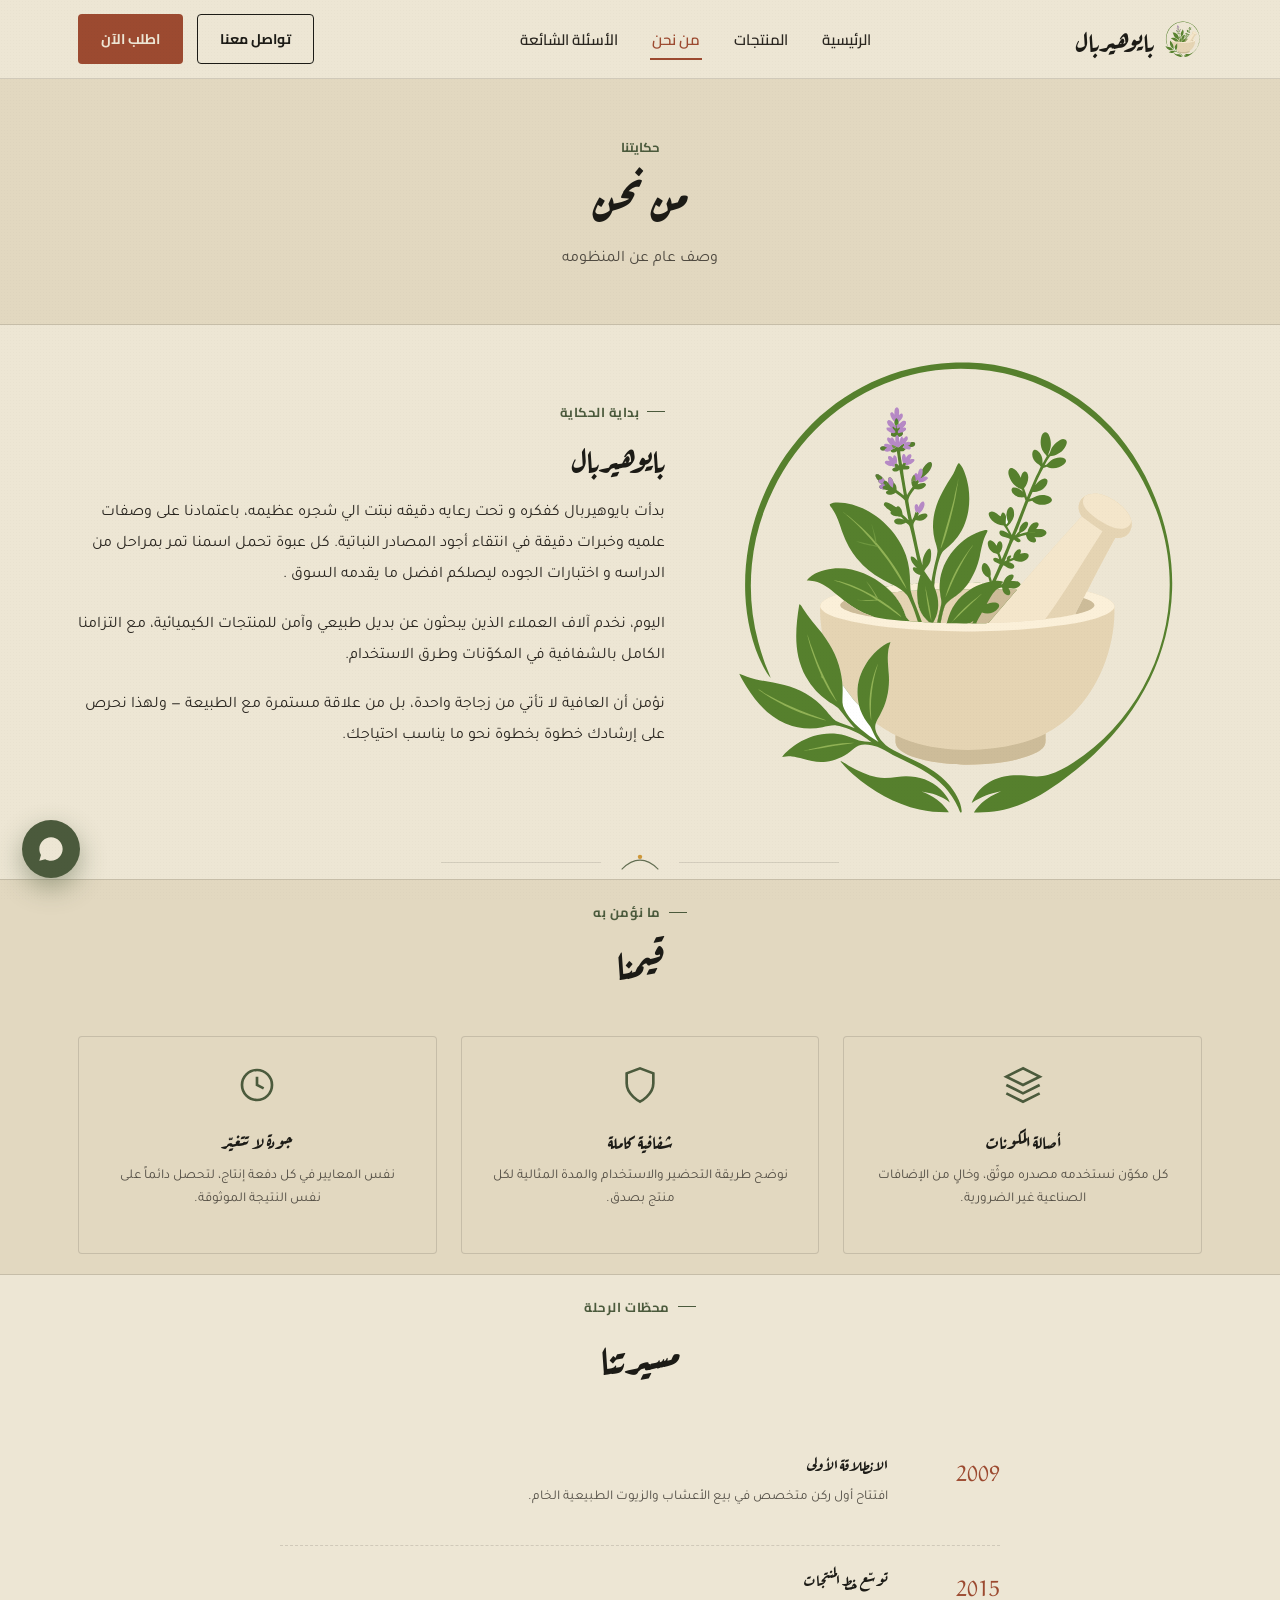
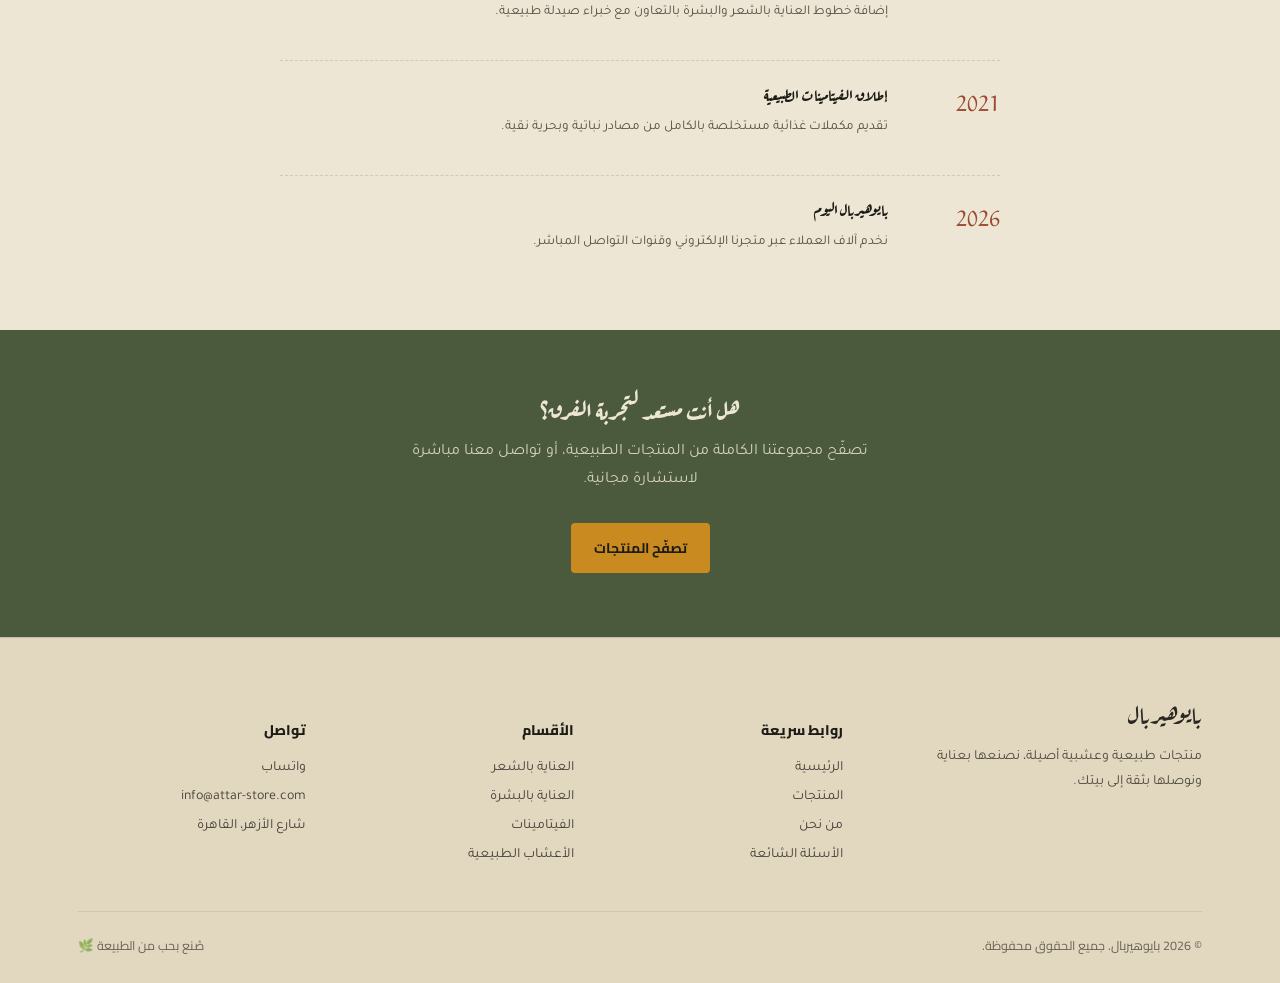
==== about.html @ abb14a88 "Add files via upload" ====
<!DOCTYPE html>
<html lang="ar" dir="rtl">
<head>
<meta charset="UTF-8">
<meta name="viewport" content="width=device-width, initial-scale=1.0">
<title>من نحن | بايوهيربال</title>
<meta name="description" content="تعرّف على قصة بايوهيربال، رحلتنا مع الأعشاب الطبيعية، وقيمنا في تقديم منتجات أصيلة وموثوقة.">
<link rel="preconnect" href="https://fonts.googleapis.com">
<link href="https://fonts.googleapis.com/css2?family=Aref+Ruqaa:wght@400;700&family=Cairo:wght@400;600;700;800&family=Tajawal:wght@400;500;700&display=swap" rel="stylesheet">
<link rel="stylesheet" href="assets/style.css">
</head>
<body>

<header class="site-header">
  <div class="wrap">
    <a href="index.html" class="brand">
      <img src="assets/logo.svg" alt="بايوهيربال Logo" class="stamp">
     بايوهيربال
    </a>
    <nav class="nav-links">
      <a href="index.html">الرئيسية</a>
      <a href="products.html">المنتجات</a>
      <a href="about.html" class="active">من نحن</a>
      <a href="qa.html">الأسئلة الشائعة</a>
    </nav>
    <div class="header-cta">
      <a href="index.html#contact" class="btn btn-outline">تواصل معنا</a>
      <a href="https://wa.me/201234567890" class="btn btn-primary wa-link" target="_blank" rel="noopener">اطلب الآن</a>
      <button class="burger" aria-label="فتح القائمة"><span></span><span></span><span></span></button>
    </div>
  </div>
</header>

<section class="page-hero">
  <div class="wrap">
    <span class="crumb">حكايتنا</span>
    <h1>من نحن</h1>
    <p>وصف عام عن المنظومه</p>
  </div>
</section>

<section>
  <div class="wrap">
    <div class="about-grid">
      <div class="about-art reveal">
        <img src="assets/logo.svg" alt="بايوهيربال Logo" class="hero-logo">
      </div>
      <div class="about-text reveal">
        <span class="eyebrow">بداية الحكاية</span>
        <h2 style="margin:14px 0 20px; font-size:32px;">بايوهيربال</h2>
        <p>بدأت بايوهيربال كفكره و تحت رعايه دقيقه نبتت الي شجره عظيمه، باعتمادنا على وصفات علميه وخبرات دقيقة في انتقاء أجود المصادر النباتية. كل عبوة تحمل اسمنا تمر بمراحل من الدراسه و اختبارات الجوده ليصلكم افضل ما يقدمه السوق .</p>
        <p>اليوم، نخدم آلاف العملاء الذين يبحثون عن بديل طبيعي وآمن للمنتجات الكيميائية، مع التزامنا الكامل بالشفافية في المكوّنات وطرق الاستخدام.</p>
        <p>نؤمن أن العافية لا تأتي من زجاجة واحدة، بل من علاقة مستمرة مع الطبيعة — ولهذا نحرص على إرشادك خطوة بخطوة نحو ما يناسب احتياجك.</p>
      </div>
    </div>
  </div>
</section>

<div class="sprig-divider"><span class="line"></span><svg viewBox="0 0 60 30" fill="none"><path d="M5 25 Q30 0 55 25" stroke="#4B5A3C" stroke-width="1.5"/><circle cx="30" cy="8" r="3" fill="#C98A1F"/></svg><span class="line"></span></div>

<section style="background:var(--papyrus-2); border-top:1px solid var(--line); border-bottom:1px solid var(--line);">
  <div class="wrap">
    <div class="section-head reveal">
      <span class="eyebrow">ما نؤمن به</span>
      <h2>قيمنا</h2>
    </div>
    <div class="values-grid reveal">
      <div class="value-card">
        <svg viewBox="0 0 24 24" fill="none" stroke="currentColor" stroke-width="1.6"><path d="M12 2L2 7l10 5 10-5-10-5z"/><path d="M2 17l10 5 10-5M2 12l10 5 10-5"/></svg>
        <h4>أصالة المكونات</h4>
        <p>كل مكوّن نستخدمه مصدره موثّق، وخالٍ من الإضافات الصناعية غير الضرورية.</p>
      </div>
      <div class="value-card">
        <svg viewBox="0 0 24 24" fill="none" stroke="currentColor" stroke-width="1.6"><path d="M12 22s8-4 8-11V5l-8-3-8 3v6c0 7 8 11 8 11z"/></svg>
        <h4>شفافية كاملة</h4>
        <p>نوضح طريقة التحضير والاستخدام والمدة المثالية لكل منتج بصدق.</p>
      </div>
      <div class="value-card">
        <svg viewBox="0 0 24 24" fill="none" stroke="currentColor" stroke-width="1.6"><circle cx="12" cy="12" r="9"/><path d="M12 7v5l4 2"/></svg>
        <h4>جودة لا تتغيّر</h4>
        <p>نفس المعايير في كل دفعة إنتاج، لتحصل دائماً على نفس النتيجة الموثوقة.</p>
      </div>
    </div>
  </div>
</section>

<section>
  <div class="wrap">
    <div class="section-head reveal">
      <span class="eyebrow">محطّات الرحلة</span>
      <h2>مسيرتنا</h2>
    </div>
    <div class="timeline reveal">
      <div class="timeline-item">
        <span class="year">2009</span>
        <div>
          <h4>الانطلاقة الأولى</h4>
          <p>افتتاح أول ركن متخصص في بيع الأعشاب والزيوت الطبيعية الخام.</p>
        </div>
      </div>
      <div class="timeline-item">
        <span class="year">2015</span>
        <div>
          <h4>توسّع خط المنتجات</h4>
          <p>إضافة خطوط العناية بالشعر والبشرة بالتعاون مع خبراء صيدلة طبيعية.</p>
        </div>
      </div>
      <div class="timeline-item">
        <span class="year">2021</span>
        <div>
          <h4>إطلاق الفيتامينات الطبيعية</h4>
          <p>تقديم مكملات غذائية مستخلصة بالكامل من مصادر نباتية وبحرية نقية.</p>
        </div>
      </div>
      <div class="timeline-item">
        <span class="year">2026</span>
        <div>
          <h4>بايوهيربال اليوم</h4>
          <p>نخدم آلاف العملاء عبر متجرنا الإلكتروني وقنوات التواصل المباشر.</p>
        </div>
      </div>
    </div>
  </div>
</section>

<section class="cta-band">
  <div class="wrap">
    <h2>هل أنت مستعد لتجربة الفرق؟</h2>
    <p>تصفّح مجموعتنا الكاملة من المنتجات الطبيعية، أو تواصل معنا مباشرة لاستشارة مجانية.</p>
    <a href="products.html" class="btn btn-primary">تصفّح المنتجات</a>
  </div>
</section>

<footer class="site-footer">
  <div class="wrap">
    <div class="footer-grid">
      <div>
        <div class="footer-brand">بايوهيربال</div>
        <p>منتجات طبيعية وعشبية أصيلة، نصنعها بعناية ونوصلها بثقة إلى بيتك.</p>
      </div>
      <div class="footer-col">
        <h5>روابط سريعة</h5>
        <ul>
          <li><a href="index.html">الرئيسية</a></li>
          <li><a href="products.html">المنتجات</a></li>
          <li><a href="about.html">من نحن</a></li>
          <li><a href="qa.html">الأسئلة الشائعة</a></li>
        </ul>
      </div>
      <div class="footer-col">
        <h5>الأقسام</h5>
        <ul>
          <li><a href="products.html#hair">العناية بالشعر</a></li>
          <li><a href="products.html#skin">العناية بالبشرة</a></li>
          <li><a href="products.html#vitamins">الفيتامينات</a></li>
          <li><a href="products.html#herbal">الأعشاب الطبيعية</a></li>
        </ul>
      </div>
      <div class="footer-col">
        <h5>تواصل</h5>
        <ul>
          <li><a href="https://wa.me/201234567890" class="wa-link" target="_blank" rel="noopener">واتساب</a></li>
          <li><a href="mailto:info@attar-store.com">info@attar-store.com</a></li>
          <li><a href="index.html#contact">شارع الأزهر، القاهرة</a></li>
        </ul>
      </div>
    </div>
    <div class="footer-bottom">
      <span>© 2026 بايوهيربال. جميع الحقوق محفوظة.</span>
      <span>صُنع بحب من الطبيعة 🌿</span>
    </div>
  </div>
</footer>

<a href="https://wa.me/201234567890" class="wa-float wa-link" target="_blank" rel="noopener" aria-label="تواصل عبر واتساب">
  <svg viewBox="0 0 24 24" fill="currentColor"><path d="M17.5 14.4c-.3-.1-1.7-.8-2-.9-.3-.1-.5-.1-.7.1-.2.3-.7.9-.9 1.1-.2.2-.3.2-.6.1-1.7-.8-2.8-1.5-4-3.4-.1-.2 0-.4.1-.5.2-.2.4-.5.6-.7.2-.2.2-.4.1-.6-.1-.2-.6-1.4-.8-1.9-.2-.5-.4-.4-.6-.4h-.5c-.2 0-.5.1-.7.4-.2.2-.9 1-.9 2.3 0 1.4 1 2.7 1.1 2.9.1.2 1.9 3 4.7 4 2.8 1 2.8.7 3.3.7.5 0 1.6-.6 1.8-1.2.2-.6.2-1.1.1-1.2-.1-.1-.2-.2-.4-.3zM12 2C6.5 2 2 6.5 2 12c0 1.9.5 3.6 1.4 5.1L2 22l5.1-1.3C8.5 21.5 10.2 22 12 22c5.5 0 10-4.5 10-10S17.5 2 12 2z"/></svg>
</a>

<script src="assets/main.js"></script>
</body>
</html>
---- assets/style.css ----
/* ============================================
   بايوهيربال — Natural Apothecary
   Design tokens & shared styles
   ============================================ */

:root{
  --ink: #1C1B16;
  --papyrus: #EDE6D4;
  --papyrus-2: #E2D8C0;
  --turmeric: #C98A1F;
  --moss: #4B5A3C;
  --brick: #9C4A30;
  --charcoal: #2A2620;

  --turmeric-soft: rgba(201,138,31,.14);
  --moss-soft: rgba(75,90,60,.12);
  --brick-soft: rgba(156,74,48,.12);
  --line: rgba(28,27,22,.14);

  --font-display: "Aref Ruqaa", "Amiri", serif;
  --font-body: "Tajawal", "Cairo", sans-serif;
  --font-utility: "Cairo", "Tajawal", sans-serif;

  --radius: 4px;
  --container: 1180px;
}

*{ box-sizing: border-box; }
html{ scroll-behavior: smooth; }

@media (prefers-reduced-motion: reduce){
  html{ scroll-behavior: auto; }
  *{ animation-duration: .001ms !important; animation-iteration-count: 1 !important; transition-duration: .001ms !important; }
}

body{
  margin:0;
  background: var(--papyrus);
  color: var(--charcoal);
  font-family: var(--font-body);
  direction: rtl;
  text-align: right;
  -webkit-font-smoothing: antialiased;
  position: relative;
}

/* paper grain overlay */
body::before{
  content:"";
  position: fixed; inset:0;
  pointer-events: none;
  z-index: 999;
  opacity:.5;
  mix-blend-mode: multiply;
  background-image:
    radial-gradient(rgba(28,27,22,.035) 1px, transparent 1px);
  background-size: 3px 3px;
}

img{ max-width:100%; display:block; }
a{ color:inherit; text-decoration:none; }
ul{ margin:0; padding:0; list-style:none; }
button{ font-family: inherit; cursor:pointer; }

.wrap{
  max-width: var(--container);
  margin: 0 auto;
  padding: 0 28px;
}

h1,h2,h3,h4{
  font-family: var(--font-display);
  margin:0;
  font-weight: 700;
  color: var(--ink);
  line-height: 1.25;
}

.eyebrow{
  display:inline-flex;
  align-items:center;
  gap:8px;
  font-family: var(--font-utility);
  font-size: 13px;
  letter-spacing:.04em;
  color: var(--moss);
  font-weight: 700;
  text-transform: none;
}
.eyebrow::before{
  content:"";
  width:18px; height:1px;
  background: var(--moss);
  display:inline-block;
}

/* ---------- header / nav ---------- */
.site-header{
  position: sticky; top:0; z-index: 500;
  background: var(--papyrus);
  border-bottom: 1px solid var(--line);
}
.site-header .wrap{
  display:flex; align-items:center; justify-content: space-between;
  height: 78px;
}
.brand{
  display:flex; align-items:center; gap:10px;
  font-family: var(--font-display);
  font-size: 26px;
  font-weight:700;
  color: var(--ink);
}
.brand .stamp{
  width:38px;height:38px;
}
.nav-links{
  display:flex; gap:30px;
  font-family: var(--font-utility);
  font-size: 15px;
  font-weight:600;
}
.nav-links a{
  position:relative;
  padding: 6px 2px;
  color: var(--charcoal);
}
.nav-links a.active{ color: var(--brick); }
.nav-links a::after{
  content:"";
  position:absolute; right:0; bottom:0;
  width:0%; height:2px;
  background: var(--brick);
  transition: width .25s ease;
}
.nav-links a:hover::after, .nav-links a.active::after{ width:100%; }

.header-cta{
  display:flex; align-items:center; gap:14px;
}
.btn{
  display:inline-flex; align-items:center; gap:8px;
  font-family: var(--font-utility);
  font-weight:700;
  font-size: 14px;
  padding: 11px 22px;
  border-radius: var(--radius);
  border: 1px solid transparent;
  transition: transform .15s ease, box-shadow .15s ease, background .2s ease;
}
.btn-primary{
  background: var(--brick);
  color: var(--papyrus);
}
.btn-primary:hover{ transform: translateY(-1px); box-shadow: 0 6px 16px rgba(156,74,48,.35); }
.btn-outline{
  background: transparent;
  border-color: var(--ink);
  color: var(--ink);
}
.btn-outline:hover{ background: var(--ink); color: var(--papyrus); }
.btn-small{ padding: 8px 16px; font-size:13px; }

.burger{
  display:none;
  width: 40px; height:40px;
  border:1px solid var(--line);
  background: transparent;
  border-radius: var(--radius);
  position: relative;
}
.burger span{
  position:absolute; right:9px; left:9px; height:2px; background: var(--ink);
  transition: transform .2s ease, opacity .2s ease;
}
.burger span:nth-child(1){ top:13px; }
.burger span:nth-child(2){ top:19px; }
.burger span:nth-child(3){ top:25px; }
.burger.open span:nth-child(1){ transform: translateY(6px) rotate(45deg); }
.burger.open span:nth-child(2){ opacity:0; }
.burger.open span:nth-child(3){ transform: translateY(-6px) rotate(-45deg); }

/* ---------- sprig divider (signature element) ---------- */
.sprig-divider{
  display:flex; align-items:center; justify-content:center;
  gap:16px;
  padding: 6px 0;
  color: var(--moss);
  opacity:.85;
}
.sprig-divider .line{
  flex:1; max-width: 160px; height:1px; background: var(--line);
}
.sprig-divider svg{ width:46px; height:22px; }

/* ---------- hero ---------- */
.hero{
  position: relative;
  overflow: hidden;
  padding: 72px 0 60px;
  background: linear-gradient(180deg, var(--papyrus) 0%, var(--papyrus-2) 100%);
  border-bottom: 1px solid var(--line);
}
.hero .wrap{
  display:grid;
  grid-template-columns: 1.1fr .9fr;
  gap: 50px;
  align-items: center;
}
.hero-art{ position: relative; }
.hero-art svg{ width:100%; height:auto; }
.hero h1{
  font-size: clamp(34px, 5vw, 58px);
  margin: 14px 0 18px;
}
.hero h1 em{
  font-style: normal;
  color: var(--brick);
}
.hero p.lead{
  font-size: 18px;
  color: var(--charcoal);
  max-width: 480px;
  line-height: 1.85;
  margin-bottom: 30px;
}
.hero-actions{ display:flex; gap:16px; flex-wrap:wrap; }
.hero-stats{
  display:flex; gap:34px;
  margin-top: 40px;
  padding-top: 26px;
  border-top: 1px solid var(--line);
}
.hero-stats .stat b{
  display:block;
  font-family: var(--font-display);
  font-size: 28px;
  color: var(--ink);
}
.hero-stats .stat span{
  font-size: 13px;
  color: var(--moss);
  font-family: var(--font-utility);
}


/* ---------- sections ---------- */
section{ padding: 20px 0; }
.section-head{
  text-align: center;
  max-width: 620px;
  margin: 0 auto 50px;
}
.section-head h2{
  font-size: clamp(28px, 4vw, 40px);
  margin-top: 12px;
}
.section-head p{
  margin-top: 14px;
  color: var(--charcoal);
  opacity:.85;
  line-height: 1.8;
}

/* ---------- product cards ---------- */
.card-grid{
  display:grid;
  grid-template-columns: repeat(4, 1fr);
  gap: 24px;
}
.product-card{
  background: var(--papyrus-2);
  border: 1px solid var(--line);
  border-radius: var(--radius);
  overflow: hidden;
  display:flex; flex-direction:column;
  transition: transform .2s ease, box-shadow .2s ease;
}
.product-card:hover{
  transform: translateY(-4px);
  box-shadow: 0 14px 30px rgba(28,27,22,.12);
}
.product-media{
  position: relative;
  aspect-ratio: 4/3.4;
  background: var(--papyrus);
  display:flex; align-items:center; justify-content:center;
  border-bottom: 1px solid var(--line);
  overflow:hidden;
}
.product-media svg{ width:58%; height:58%; }
.product-tag{
  position:absolute; top:12px; right:12px;
  font-family: var(--font-utility);
  font-size: 11px; font-weight:700;
  padding: 4px 10px;
  border-radius: 999px;
  background: var(--turmeric-soft);
  color: var(--turmeric);
  border: 1px solid rgba(201,138,31,.3);
}
.product-body{
  padding: 18px 18px 20px;
  display:flex; flex-direction:column; gap:8px;
  flex:1;
}
.product-cat{
  font-family: var(--font-utility);
  font-size: 11px;
  letter-spacing: .03em;
  color: var(--moss);
  font-weight:700;
}
.product-body h3{
  font-size: 19px;
}
.product-body p{
  font-size: 13.5px;
  color: var(--charcoal);
  opacity: .8;
  line-height:1.7;
  flex:1;
}
.product-foot{
  display:flex; align-items:center; justify-content:space-between;
  margin-top: 10px;
}
.price{
  font-family: var(--font-utility);
  font-weight:800;
  color: var(--ink);
  font-size: 16px;
}
.price small{ font-size:11px; font-weight:600; opacity:.6; margin-right:2px;}
.order-btn{
  display:inline-flex; align-items:center; gap:6px;
  background: var(--moss);
  color: var(--papyrus);
  font-family: var(--font-utility);
  font-weight:700;
  font-size: 13px;
  padding: 9px 16px;
  border-radius: var(--radius);
  transition: background .2s ease, transform .15s ease;
}
.order-btn:hover{ background: var(--brick); transform: translateY(-1px); }
.order-btn svg{ width:15px; height:15px; }

/* recommended strip variant */
.rec-grid{
  display:grid;
  grid-template-columns: repeat(4,1fr);
  gap: 24px;
}

/* ---------- product category tabs (products page) ---------- */
.cat-nav{
  display:flex; flex-wrap:wrap; gap:10px; justify-content:center;
  margin-bottom: 10px;
}
.cat-nav a{
  font-family: var(--font-utility);
  font-weight:700;
  font-size: 14px;
  padding: 9px 20px;
  border-radius: 999px;
  border: 1px solid var(--line);
  background: var(--papyrus-2);
  color: var(--charcoal);
}
.cat-nav a:hover{ border-color: var(--moss); color: var(--moss); }

.cat-block{
  padding: 20px 0 10px;
  border-top: 1px solid var(--line);
}
.cat-head{
  display:flex; align-items:baseline; gap:16px;
  margin-bottom: 36px;
}
.cat-head .num{
  font-family: var(--font-display);
  font-size: 46px;
  color: var(--turmeric);
  opacity:.55;
}
.cat-head h2{ font-size: clamp(26px,3.4vw,34px); }
.cat-head p{ color: var(--charcoal); opacity:.75; font-size:14px; margin-top:4px;}

/* ---------- contact ---------- */
.contact-section{
  background: var(--ink);
  color: var(--papyrus);
}
.contact-section .eyebrow{ color: var(--turmeric); }
.contact-section .eyebrow::before{ background: var(--turmeric); }
.contact-section h2{ color: var(--papyrus); }
.contact-section p{ color: var(--papyrus);}
.contact-grid{
  display:grid;
  grid-template-columns: 1fr 1fr;
  gap: 40px;
  margin-top: 40px;
}
.contact-card{
  background: rgba(237,230,212,.05);
  border: 1px solid rgba(237,230,212,.14);
  border-radius: var(--radius);
  padding: 28px;
  display:flex; gap:16px; align-items:flex-start;
}
.contact-card svg{ width:30px; height:30px; flex-shrink:0; color: var(--turmeric); }
.contact-card h4{ color: var(--papyrus); font-size:17px; margin-bottom:6px; }
.contact-card p, .contact-card a{ color: rgba(237,230,212,.75); font-size:14px; line-height:1.8; }
.contact-card a:hover{ color: var(--turmeric); }

/* ---------- footer ---------- */
footer.site-footer{
  background: var(--papyrus-2);
  border-top: 1px solid var(--line);
  padding: 56px 0 26px;
}
.footer-grid{
  display:grid;
  grid-template-columns: 1.4fr 1fr 1fr 1fr;
  gap: 40px;
  padding-bottom: 36px;
}
.footer-brand{
  font-family: var(--font-display);
  font-size: 24px;
  margin-bottom: 10px;
}
.footer-grid p{ font-size:14px; line-height:1.8; color: var(--charcoal); opacity:.8; max-width: 280px;}
.footer-col h5{
  font-family: var(--font-utility);
  font-size:14px; font-weight:800;
  margin-bottom: 16px;
  color: var(--ink);
}
.footer-col ul li{ margin-bottom: 10px; }
.footer-col ul a{ font-size:14px; color: var(--charcoal); opacity:.85; }
.footer-col ul a:hover{ color: var(--brick); opacity:1; }
.footer-bottom{
  border-top: 1px solid var(--line);
  padding-top: 22px;
  display:flex; justify-content: space-between; align-items:center;
  flex-wrap:wrap; gap:10px;
  font-size: 12.5px;
  color: var(--charcoal);
  opacity:.65;
  font-family: var(--font-utility);
}

/* whatsapp floating button */
.wa-float{
  position: fixed;
  left: 22px; bottom: 22px;
  z-index: 600;
  width: 58px; height:58px;
  border-radius: 50%;
  background: var(--moss);
  display:flex; align-items:center; justify-content:center;
  box-shadow: 0 10px 26px rgba(75,90,60,.45);
  transition: transform .2s ease;
}
.wa-float:hover{ transform: scale(1.08); }
.wa-float svg{ width:28px; height:28px; color: var(--papyrus); }

/* ---------- about / qa page generic ---------- */
.page-hero{
  padding: 56px 0 50px;
  background: var(--papyrus-2);
  border-bottom: 1px solid var(--line);
  text-align:center;
}
.page-hero h1{ font-size: clamp(32px,4.6vw,48px); }
.page-hero .crumb{
  font-family: var(--font-utility);
  font-size: 13px; color: var(--moss); font-weight:700; margin-bottom: 10px; display:block;
}
.page-hero p{ max-width:560px; margin: 16px auto 0; color: var(--charcoal); opacity:.8; line-height:1.8;}

.about-grid{
  display:grid;
  grid-template-columns: .9fr 1.1fr;
  gap: 56px;
  align-items:center;
}
.about-art svg{ width:100%; }
.about-text p{ line-height:1.95; margin-bottom:18px; color: var(--charcoal); }
.values-grid{
  display:grid; grid-template-columns: repeat(3,1fr); gap:24px; margin-top:20px;
}
.value-card{
  background: var(--papyrus-2);
  border:1px solid var(--line);
  border-radius: var(--radius);
  padding: 28px 24px;
  text-align:center;
}
.value-card svg{ width:40px;height:40px; margin: 0 auto 16px; color: var(--moss); }
.value-card h4{ font-size:18px; margin-bottom:8px; }
.value-card p{ font-size:13.5px; opacity:.78; line-height:1.7; }

.timeline{
  display:flex; flex-direction:column; gap:0;
  max-width: 720px; margin: 0 auto;
}
.timeline-item{
  display:grid; grid-template-columns: 90px 1fr;
  gap: 22px;
  padding: 22px 0;
  border-bottom: 1px dashed var(--line);
}
.timeline-item:last-child{ border-bottom:none; }
.timeline-item .year{ font-family:var(--font-display); font-size:22px; color: var(--brick); }
.timeline-item h4{ font-size:16px; margin-bottom:4px; }
.timeline-item p{ font-size:13.5px; opacity:.78; line-height:1.7; }

/* Q&A accordion */
.qa-list{ max-width: 760px; margin: 0 auto; display:flex; flex-direction:column; gap:14px; }
.qa-item{
  background: var(--papyrus-2);
  border: 1px solid var(--line);
  border-radius: var(--radius);
  overflow:hidden;
}
.qa-q{
  display:flex; align-items:center; justify-content:space-between;
  gap:14px;
  padding: 20px 22px;
  font-family: var(--font-utility);
  font-weight:700;
  font-size: 15.5px;
  color: var(--ink);
  width:100%;
  background:transparent;
  border:none;
  text-align: right;
}
.qa-q .plus{
  width: 24px; height:24px; flex-shrink:0;
  position: relative;
}
.qa-q .plus::before, .qa-q .plus::after{
  content:""; position:absolute; background: var(--brick);
  transition: transform .25s ease;
}
.qa-q .plus::before{ right:0; left:0; top:11px; height:2px; }
.qa-q .plus::after{ top:0; bottom:0; right:11px; width:2px; }
.qa-item.open .qa-q .plus::after{ transform: scaleY(0); }
.qa-a{
  max-height: 0;
  overflow: hidden;
  transition: max-height .3s ease;
  padding: 0 22px;
}
.qa-item.open .qa-a{ max-height: 320px; }
.qa-a p{ padding-bottom: 20px; font-size: 14.5px; line-height:1.85; opacity:.85; }

.qa-cats{
  display:flex; gap:10px; justify-content:center; margin-bottom: 44px; flex-wrap:wrap;
}
.qa-cats button{
  font-family: var(--font-utility); font-weight:700; font-size:13.5px;
  padding: 9px 18px; border-radius: 999px;
  border: 1px solid var(--line); background: transparent; color: var(--charcoal);
}
.qa-cats button.active{ background: var(--ink); color: var(--papyrus); border-color: var(--ink); }

.cta-band{
  background: var(--moss);
  color: var(--papyrus);
  text-align: center;
  padding: 64px 0;
  margin-top: 20px;
}
.cta-band h2{ color: var(--papyrus); margin-bottom: 14px;}
.cta-band p{ opacity:.85; max-width:480px; margin: 0 auto 28px; line-height:1.8; }
.cta-band .btn-primary{ background: var(--turmeric); color: var(--ink); }

/* reveal on scroll */
.reveal{ opacity:0; transform: translateY(18px); transition: opacity .6s ease, transform .6s ease; }
.reveal.in{ opacity:1; transform: translateY(0); }

/* ---------- responsive ---------- */
@media (max-width: 980px){
  .hero .wrap{ grid-template-columns: 1fr; }
  .hero-art{ order:-1; max-width: 360px; margin: 0 auto; }
  .card-grid, .rec-grid{ grid-template-columns: repeat(2,1fr); }
  .footer-grid{ grid-template-columns: 1fr 1fr; }
  .about-grid{ grid-template-columns: 1fr; }
  .about-art{ max-width:320px; margin:0 auto; }
  .values-grid{ grid-template-columns: 1fr 1fr; }
  .contact-grid{ grid-template-columns: 1fr; }
}

@media (max-width: 760px){
  .nav-links{
    position: fixed; top:78px; right:0; left:0;
    background: var(--papyrus);
    flex-direction: column;
    gap:0;
    border-bottom: 1px solid var(--line);
    transform: translateY(calc(-100% - 78px));
    transition: transform .25s ease;
    padding: 10px 0;
  }
  .nav-links.open{ transform: translateY(0); }
  .nav-links a{ padding: 14px 28px; width:100%; }
  .header-cta .btn-outline{ display:none; }
  .burger{ display:block; }
  .card-grid, .rec-grid{ grid-template-columns: 1fr 1fr; gap:14px; }
  .values-grid{ grid-template-columns: 1fr; }
  section{ padding:56px 0; }
  .hero{ padding: 50px 0 40px; }
  .hero-stats{ gap:20px; flex-wrap:wrap; }
}

@media (max-width: 520px){
  .wrap{ padding: 0 18px; }
  .card-grid, .rec-grid{ grid-template-columns: 1fr 1fr; gap:12px; }
  .product-body{ padding:12px 12px 14px; }
  .product-body h3{ font-size:16px; }
  .timeline-item{ grid-template-columns: 70px 1fr; }
}
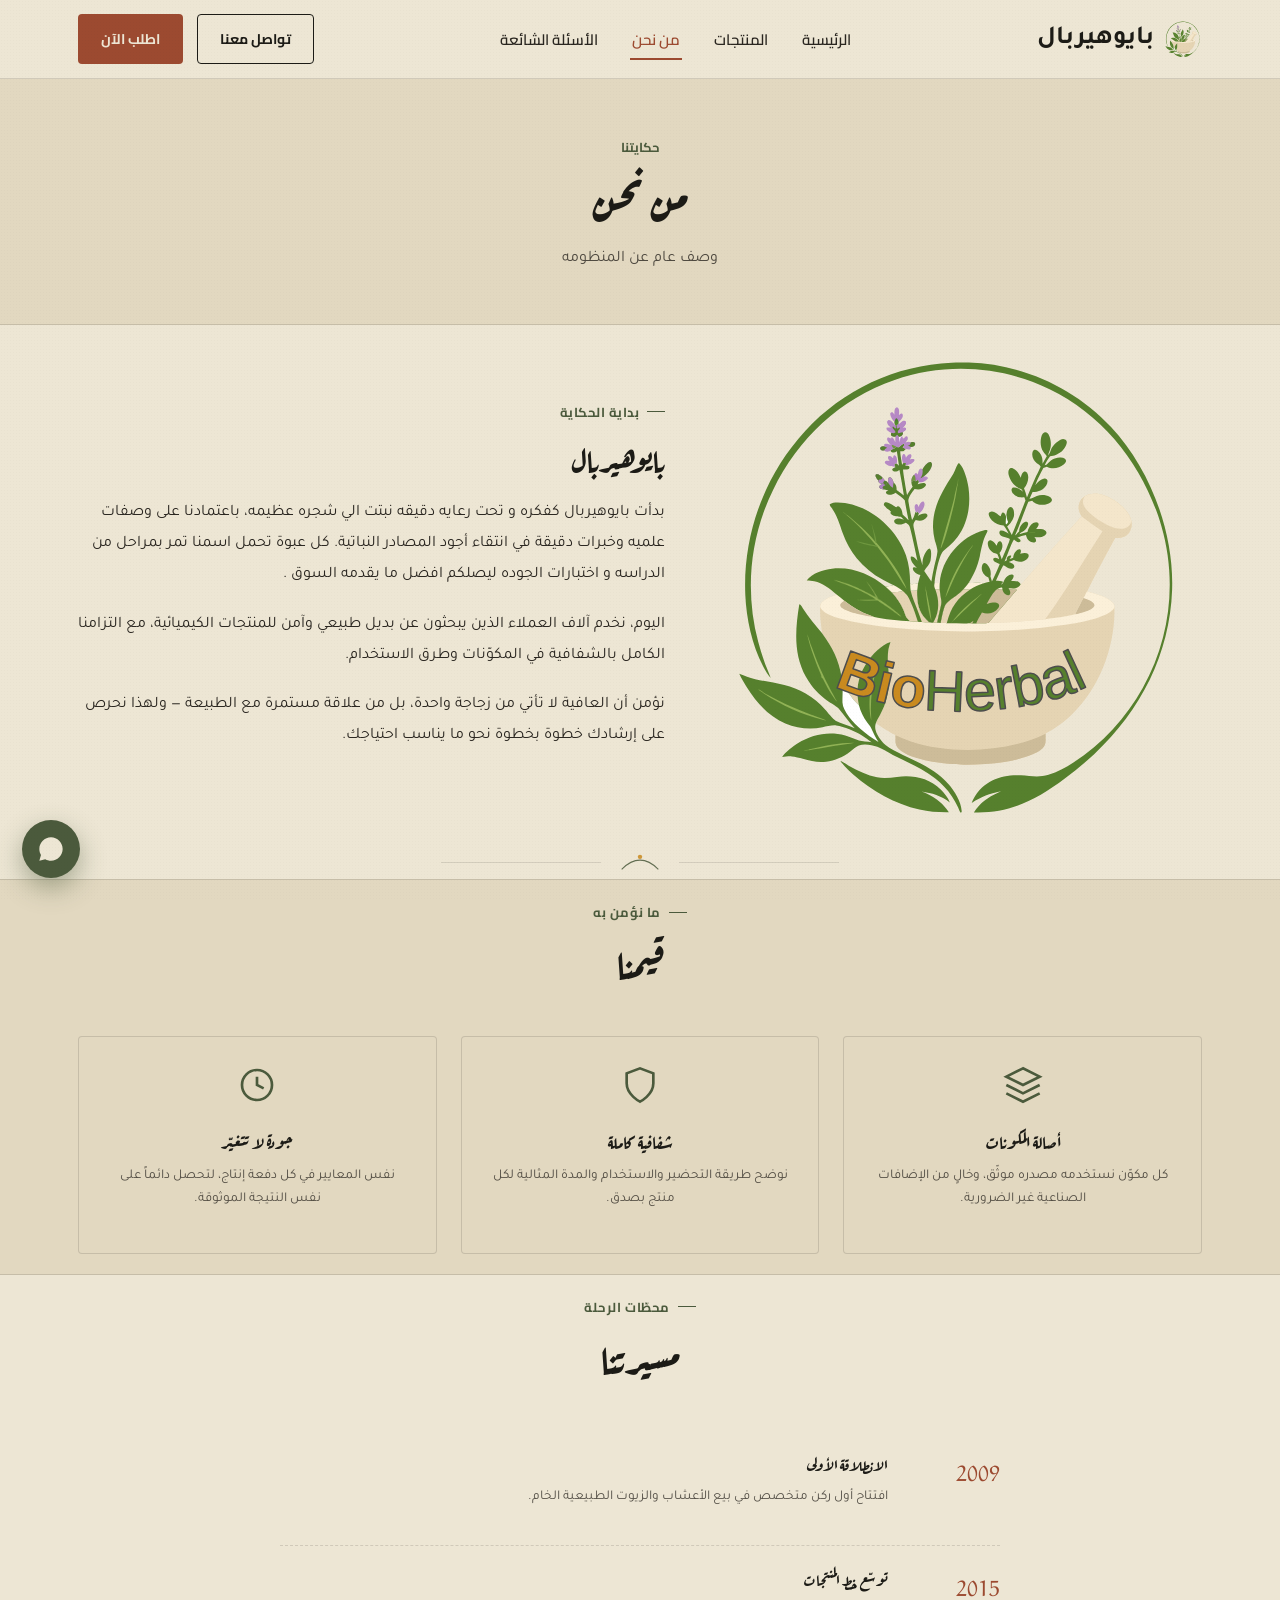
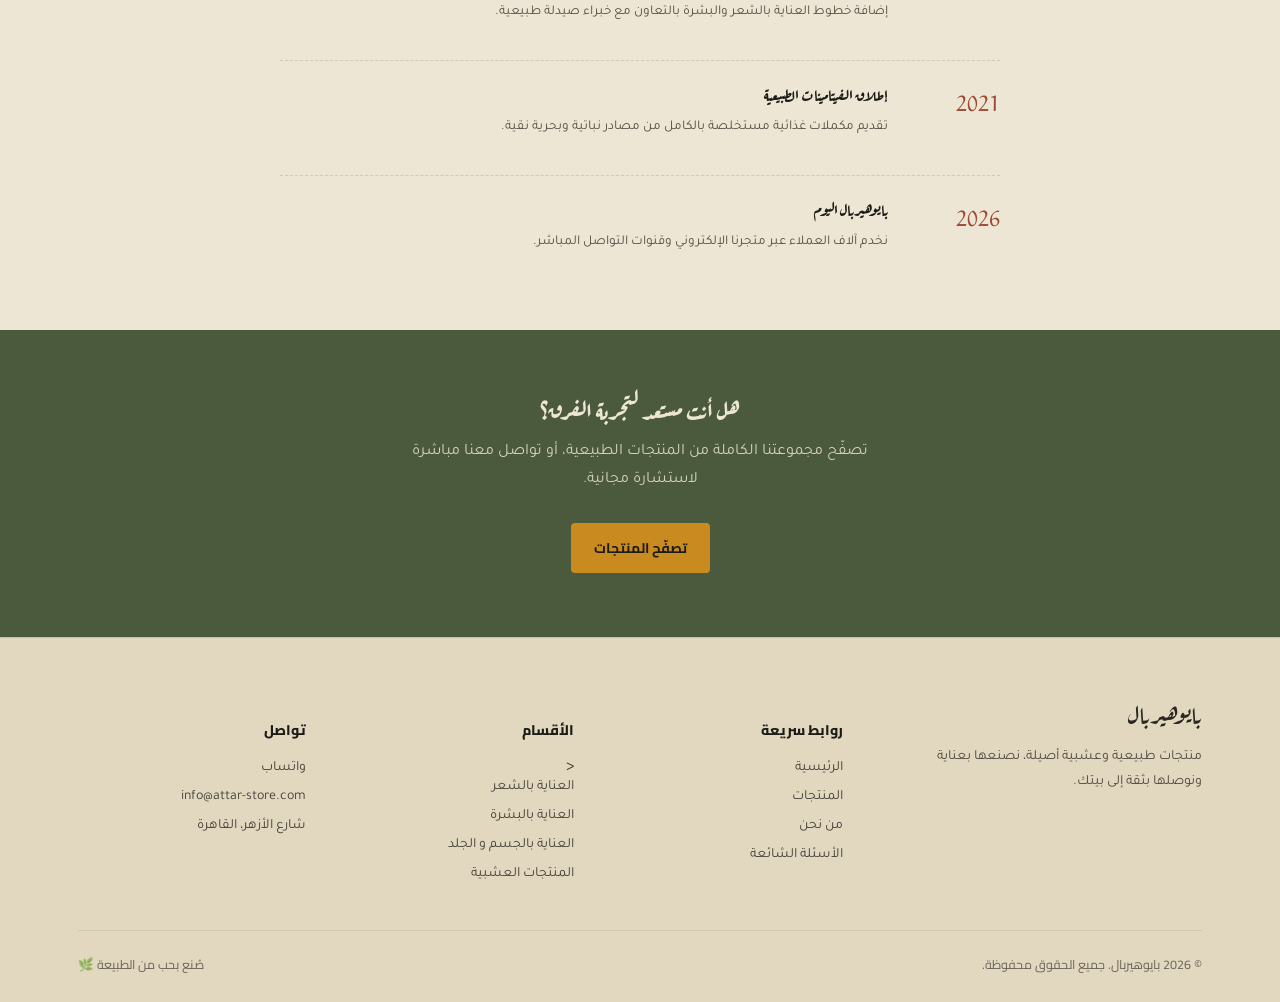
==== commit d5be7728: "changed text" ====
--- a/about.html
+++ b/about.html
@@ -3,7 +3,7 @@
 <head>
 <meta charset="UTF-8">
 <meta name="viewport" content="width=device-width, initial-scale=1.0">
-<title>من نحن | بايوهيربال</title>
+<title>BioHerbal | About US</title>
 <meta name="description" content="تعرّف على قصة بايوهيربال، رحلتنا مع الأعشاب الطبيعية، وقيمنا في تقديم منتجات أصيلة وموثوقة.">
 <link rel="preconnect" href="https://fonts.googleapis.com">
 <link href="https://fonts.googleapis.com/css2?family=Aref+Ruqaa:wght@400;700&family=Cairo:wght@400;600;700;800&family=Tajawal:wght@400;500;700&display=swap" rel="stylesheet">
@@ -14,7 +14,7 @@
 <header class="site-header">
   <div class="wrap">
     <a href="index.html" class="brand">
-      <img src="assets/logo.svg" alt="بايوهيربال Logo" class="stamp">
+      <img src="assets/logo-NT.svg" alt="بايوهيربال Logo" class="stamp">
      بايوهيربال
     </a>
     <nav class="nav-links">
@@ -149,11 +149,11 @@
       </div>
       <div class="footer-col">
         <h5>الأقسام</h5>
-        <ul>
+        <<ul>
           <li><a href="products.html#hair">العناية بالشعر</a></li>
           <li><a href="products.html#skin">العناية بالبشرة</a></li>
-          <li><a href="products.html#vitamins">الفيتامينات</a></li>
-          <li><a href="products.html#herbal">الأعشاب الطبيعية</a></li>
+          <li><a href="products.html#Body">العناية بالجسم و الجلد</a></li>
+          <li><a href="products.html#herbal">المنتجات العشبية</a></li>
         </ul>
       </div>
       <div class="footer-col">
--- a/assets/style.css
+++ b/assets/style.css
@@ -106,7 +106,6 @@
 }
 .brand{
   display:flex; align-items:center; gap:10px;
-  font-family: var(--font-display);
   font-size: 26px;
   font-weight:700;
   color: var(--ink);
@@ -209,14 +208,19 @@
 }
 .hero-art{ position: relative; }
 .hero-art svg{ width:100%; height:auto; }
+
 .hero h1{
   font-size: clamp(34px, 5vw, 58px);
   margin: 14px 0 18px;
+
+
+  
 }
 .hero h1 em{
   font-style: normal;
   color: var(--brick);
 }
+
 .hero p.lead{
   font-size: 18px;
   color: var(--charcoal);
